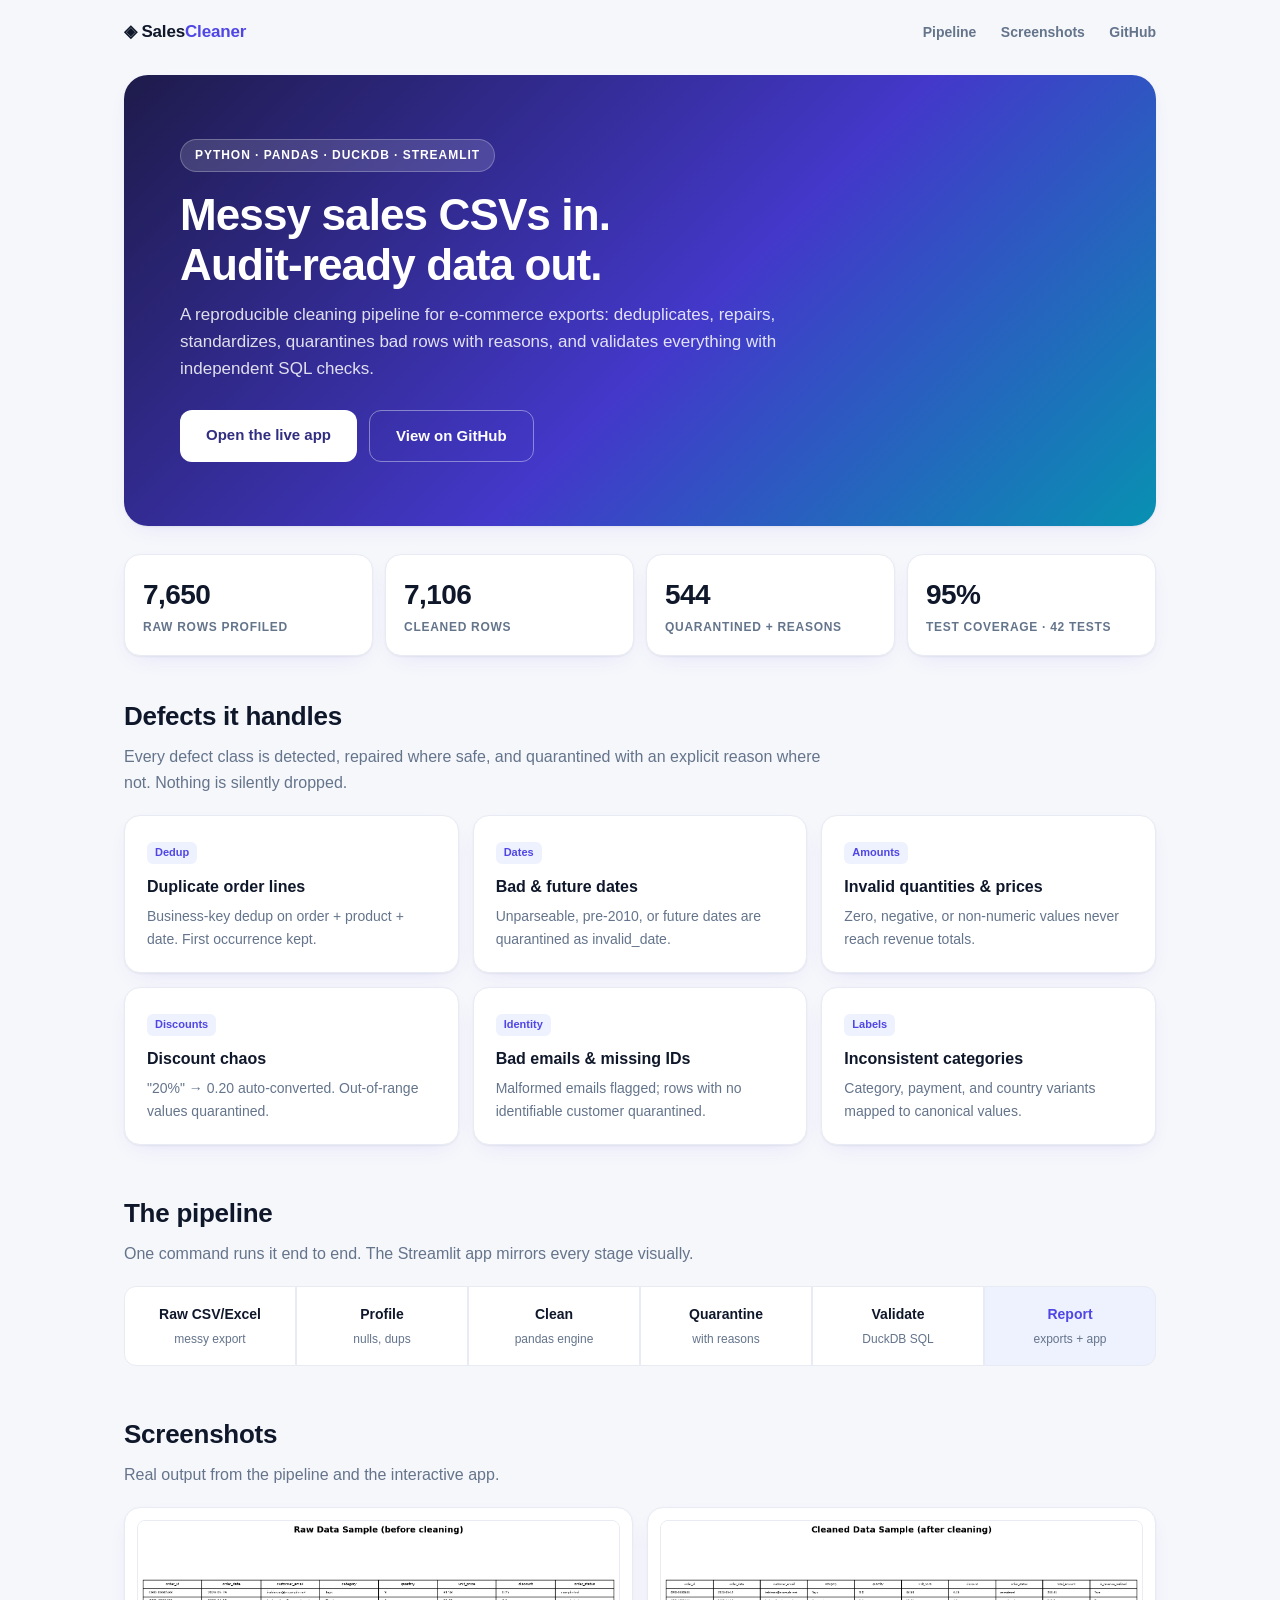
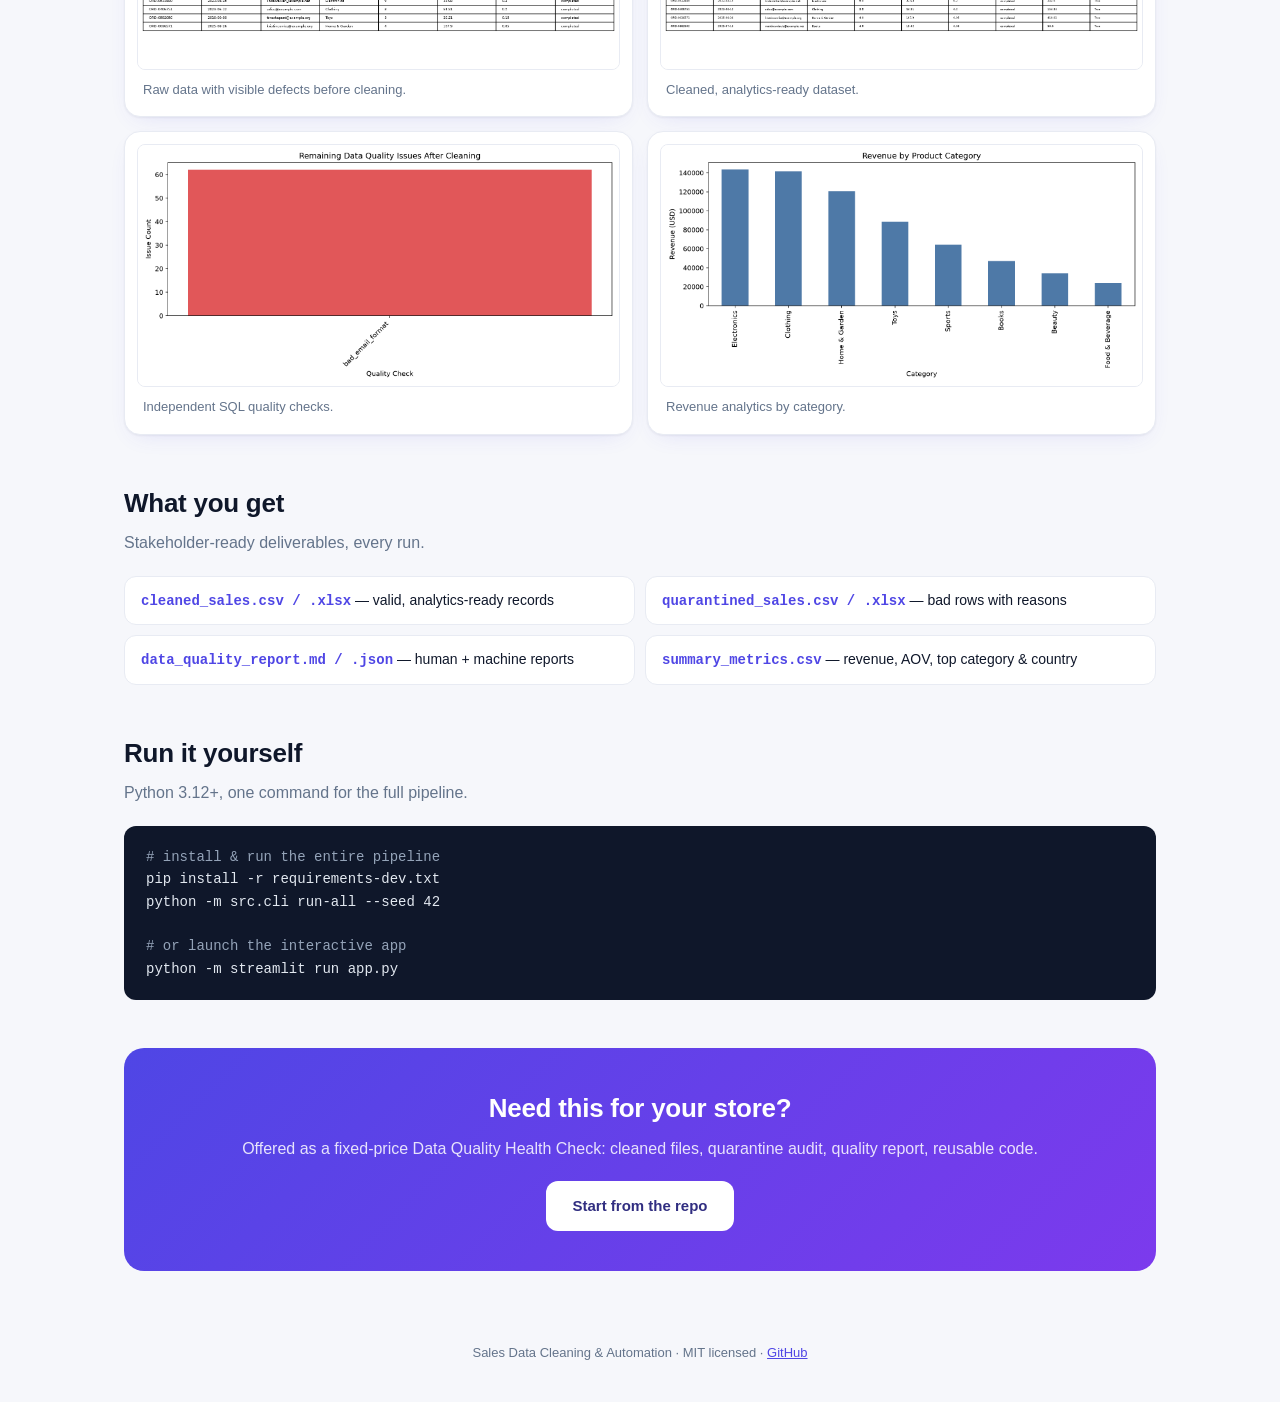
==== index.html @ f5abb7ac "feat: add landing page for GitHub Pages" ====
<!DOCTYPE html>
<html lang="en">
<head>
<meta charset="UTF-8">
<meta name="viewport" content="width=device-width, initial-scale=1.0">
<title>Sales Data Cleaning &amp; Automation — Messy CSVs in, audit-ready data out</title>
<meta name="description" content="Reproducible Python + DuckDB pipeline that turns messy e-commerce sales exports into validated, analytics-ready datasets.">
<style>
  :root {
    --primary: #4f46e5;
    --accent: #06b6d4;
    --ink: #0f172a;
    --muted: #64748b;
    --line: #e8ebf3;
    --bg: #f6f7fb;
    --radius: 16px;
    --shadow: 0 1px 2px rgba(15,23,42,.05), 0 8px 24px -12px rgba(79,70,229,.18);
  }
  * { box-sizing: border-box; margin: 0; padding: 0; }
  body {
    font-family: "Inter", -apple-system, "Segoe UI", Roboto, sans-serif;
    color: var(--ink);
    background: var(--bg);
    line-height: 1.6;
  }
  .wrap { max-width: 1080px; margin: 0 auto; padding: 0 24px; }
  nav {
    display: flex; justify-content: space-between; align-items: center;
    padding: 18px 0;
  }
  nav .logo { font-weight: 800; font-size: 17px; letter-spacing: -.01em; }
  nav .logo span { color: var(--primary); }
  nav a.link { color: var(--muted); text-decoration: none; font-weight: 600; font-size: 14px; margin-left: 20px; }
  nav a.link:hover { color: var(--primary); }
  .hero {
    background: linear-gradient(135deg, #1e1b4b 0%, #4338ca 55%, #0891b2 100%);
    color: #fff;
    border-radius: 24px;
    padding: 64px 56px;
    margin: 12px 0 28px;
    box-shadow: var(--shadow);
  }
  .badge {
    display: inline-block; font-size: 12px; font-weight: 700;
    letter-spacing: .08em; text-transform: uppercase;
    background: rgba(255,255,255,.14);
    border: 1px solid rgba(255,255,255,.25);
    padding: 6px 14px; border-radius: 999px;
  }
  .hero h1 { font-size: 44px; line-height: 1.12; letter-spacing: -.02em; margin: 18px 0 12px; max-width: 760px; }
  .hero p { color: rgba(255,255,255,.85); font-size: 17px; max-width: 680px; }
  .cta { display: flex; gap: 12px; margin-top: 28px; flex-wrap: wrap; }
  .btn {
    display: inline-block; font-weight: 700; font-size: 15px;
    padding: 13px 26px; border-radius: 12px; text-decoration: none;
  }
  .btn.primary { background: #fff; color: #312e81; }
  .btn.ghost { border: 1px solid rgba(255,255,255,.4); color: #fff; }
  .btn.primary:hover { background: #eef2ff; }
  .stats { display: grid; grid-template-columns: repeat(4, 1fr); gap: 12px; margin-bottom: 40px; }
  .stat { background: #fff; border: 1px solid var(--line); border-radius: var(--radius); padding: 18px; box-shadow: var(--shadow); }
  .stat .v { font-size: 28px; font-weight: 800; letter-spacing: -.02em; }
  .stat .l { font-size: 12px; font-weight: 700; text-transform: uppercase; letter-spacing: .06em; color: var(--muted); }
  section { margin-bottom: 48px; }
  h2 { font-size: 26px; letter-spacing: -.01em; margin-bottom: 6px; }
  .sub { color: var(--muted); margin-bottom: 20px; max-width: 720px; }
  .grid { display: grid; grid-template-columns: repeat(3, 1fr); gap: 14px; }
  .card { background: #fff; border: 1px solid var(--line); border-radius: var(--radius); padding: 22px; box-shadow: var(--shadow); }
  .card h3 { font-size: 16px; margin-bottom: 6px; }
  .card p { font-size: 14px; color: var(--muted); }
  .card .tag { display: inline-block; font-size: 11px; font-weight: 800; color: var(--primary); background: #eef2ff; border-radius: 6px; padding: 2px 8px; margin-bottom: 10px; }
  .pipe { display: flex; gap: 0; align-items: stretch; flex-wrap: wrap; }
  .step { flex: 1 1 140px; background: #fff; border: 1px solid var(--line); padding: 16px; text-align: center; font-weight: 700; font-size: 14px; }
  .step:first-child { border-radius: 12px 0 0 12px; }
  .step:last-child { border-radius: 0 12px 12px 0; background: #eef2ff; color: var(--primary); }
  .step small { display: block; font-weight: 500; color: var(--muted); font-size: 12px; margin-top: 4px; }
  .shots { display: grid; grid-template-columns: 1fr 1fr; gap: 14px; }
  figure.card { padding: 12px; }
  figure img { width: 100%; border-radius: 8px; border: 1px solid var(--line); display: block; }
  figcaption { font-size: 13px; color: var(--muted); padding: 10px 6px 4px; }
  pre {
    background: #0f172a; color: #e2e8f0; border-radius: 12px;
    padding: 20px 22px; font-size: 14px; overflow-x: auto;
  }
  pre .c { color: #94a3b8; }
  ul.out { list-style: none; display: grid; grid-template-columns: 1fr 1fr; gap: 10px; }
  ul.out li { background: #fff; border: 1px solid var(--line); border-radius: 12px; padding: 12px 16px; font-size: 14px; }
  ul.out code { color: var(--primary); font-weight: 700; }
  .banner {
    background: linear-gradient(135deg, var(--primary), #7c3aed);
    color: #fff; border-radius: 20px; padding: 40px; text-align: center;
  }
  .banner h2 { color: #fff; }
  .banner p { color: rgba(255,255,255,.85); margin-bottom: 20px; }
  footer { text-align: center; color: var(--muted); font-size: 13px; padding: 24px 0 40px; }
  footer a { color: var(--primary); }
  @media (max-width: 800px) {
    .hero { padding: 40px 28px; }
    .hero h1 { font-size: 30px; }
    .stats, .grid, .shots, ul.out { grid-template-columns: 1fr; }
  }
</style>
</head>
<body>
<div class="wrap">

  <nav>
    <div class="logo">◈ Sales<span>Cleaner</span></div>
    <div>
      <a class="link" href="#pipeline">Pipeline</a>
      <a class="link" href="#screenshots">Screenshots</a>
      <a class="link" href="https://github.com/madhielyousfi/sales-data-cleaning-automation">GitHub</a>
    </div>
  </nav>

  <header class="hero">
    <span class="badge">Python · Pandas · DuckDB · Streamlit</span>
    <h1>Messy sales CSVs in.<br>Audit-ready data out.</h1>
    <p>A reproducible cleaning pipeline for e-commerce exports: deduplicates, repairs, standardizes, quarantines bad rows with reasons, and validates everything with independent SQL checks.</p>
    <div class="cta">
      <a class="btn primary" href="http://localhost:8501">Open the live app</a>
      <a class="btn ghost" href="https://github.com/madhielyousfi/sales-data-cleaning-automation">View on GitHub</a>
    </div>
  </header>

  <div class="stats">
    <div class="stat"><div class="v">7,650</div><div class="l">Raw rows profiled</div></div>
    <div class="stat"><div class="v">7,106</div><div class="l">Cleaned rows</div></div>
    <div class="stat"><div class="v">544</div><div class="l">Quarantined + reasons</div></div>
    <div class="stat"><div class="v">95%</div><div class="l">Test coverage · 42 tests</div></div>
  </div>

  <section>
    <h2>Defects it handles</h2>
    <p class="sub">Every defect class is detected, repaired where safe, and quarantined with an explicit reason where not. Nothing is silently dropped.</p>
    <div class="grid">
      <div class="card"><span class="tag">Dedup</span><h3>Duplicate order lines</h3><p>Business-key dedup on order + product + date. First occurrence kept.</p></div>
      <div class="card"><span class="tag">Dates</span><h3>Bad &amp; future dates</h3><p>Unparseable, pre-2010, or future dates are quarantined as invalid_date.</p></div>
      <div class="card"><span class="tag">Amounts</span><h3>Invalid quantities &amp; prices</h3><p>Zero, negative, or non-numeric values never reach revenue totals.</p></div>
      <div class="card"><span class="tag">Discounts</span><h3>Discount chaos</h3><p>"20%" → 0.20 auto-converted. Out-of-range values quarantined.</p></div>
      <div class="card"><span class="tag">Identity</span><h3>Bad emails &amp; missing IDs</h3><p>Malformed emails flagged; rows with no identifiable customer quarantined.</p></div>
      <div class="card"><span class="tag">Labels</span><h3>Inconsistent categories</h3><p>Category, payment, and country variants mapped to canonical values.</p></div>
    </div>
  </section>

  <section id="pipeline">
    <h2>The pipeline</h2>
    <p class="sub">One command runs it end to end. The Streamlit app mirrors every stage visually.</p>
    <div class="pipe">
      <div class="step">Raw CSV/Excel<small>messy export</small></div>
      <div class="step">Profile<small>nulls, dups</small></div>
      <div class="step">Clean<small>pandas engine</small></div>
      <div class="step">Quarantine<small>with reasons</small></div>
      <div class="step">Validate<small>DuckDB SQL</small></div>
      <div class="step">Report<small>exports + app</small></div>
    </div>
  </section>

  <section id="screenshots">
    <h2>Screenshots</h2>
    <p class="sub">Real output from the pipeline and the interactive app.</p>
    <div class="shots">
      <figure class="card"><img src="docs/screenshots/01_raw_preview.png" alt="Raw data preview with defects"><figcaption>Raw data with visible defects before cleaning.</figcaption></figure>
      <figure class="card"><img src="docs/screenshots/02_cleaned_preview.png" alt="Cleaned data preview"><figcaption>Cleaned, analytics-ready dataset.</figcaption></figure>
      <figure class="card"><img src="docs/screenshots/03_quality_issues.png" alt="Data quality issues report"><figcaption>Independent SQL quality checks.</figcaption></figure>
      <figure class="card"><img src="docs/screenshots/04_revenue_by_category.png" alt="Revenue by category chart"><figcaption>Revenue analytics by category.</figcaption></figure>
    </div>
  </section>

  <section>
    <h2>What you get</h2>
    <p class="sub">Stakeholder-ready deliverables, every run.</p>
    <ul class="out">
      <li><code>cleaned_sales.csv / .xlsx</code> — valid, analytics-ready records</li>
      <li><code>quarantined_sales.csv / .xlsx</code> — bad rows with reasons</li>
      <li><code>data_quality_report.md / .json</code> — human + machine reports</li>
      <li><code>summary_metrics.csv</code> — revenue, AOV, top category &amp; country</li>
    </ul>
  </section>

  <section>
    <h2>Run it yourself</h2>
    <p class="sub">Python 3.12+, one command for the full pipeline.</p>
<pre><span class="c"># install &amp; run the entire pipeline</span>
pip install -r requirements-dev.txt
python -m src.cli run-all --seed 42

<span class="c"># or launch the interactive app</span>
python -m streamlit run app.py</pre>
  </section>

  <section>
    <div class="banner">
      <h2>Need this for your store?</h2>
      <p>Offered as a fixed-price Data Quality Health Check: cleaned files, quarantine audit, quality report, reusable code.</p>
      <a class="btn primary" href="https://github.com/madhielyousfi/sales-data-cleaning-automation">Start from the repo</a>
    </div>
  </section>

  <footer>
    Sales Data Cleaning &amp; Automation · MIT licensed ·
    <a href="https://github.com/madhielyousfi/sales-data-cleaning-automation">GitHub</a>
  </footer>

</div>
</body>
</html>
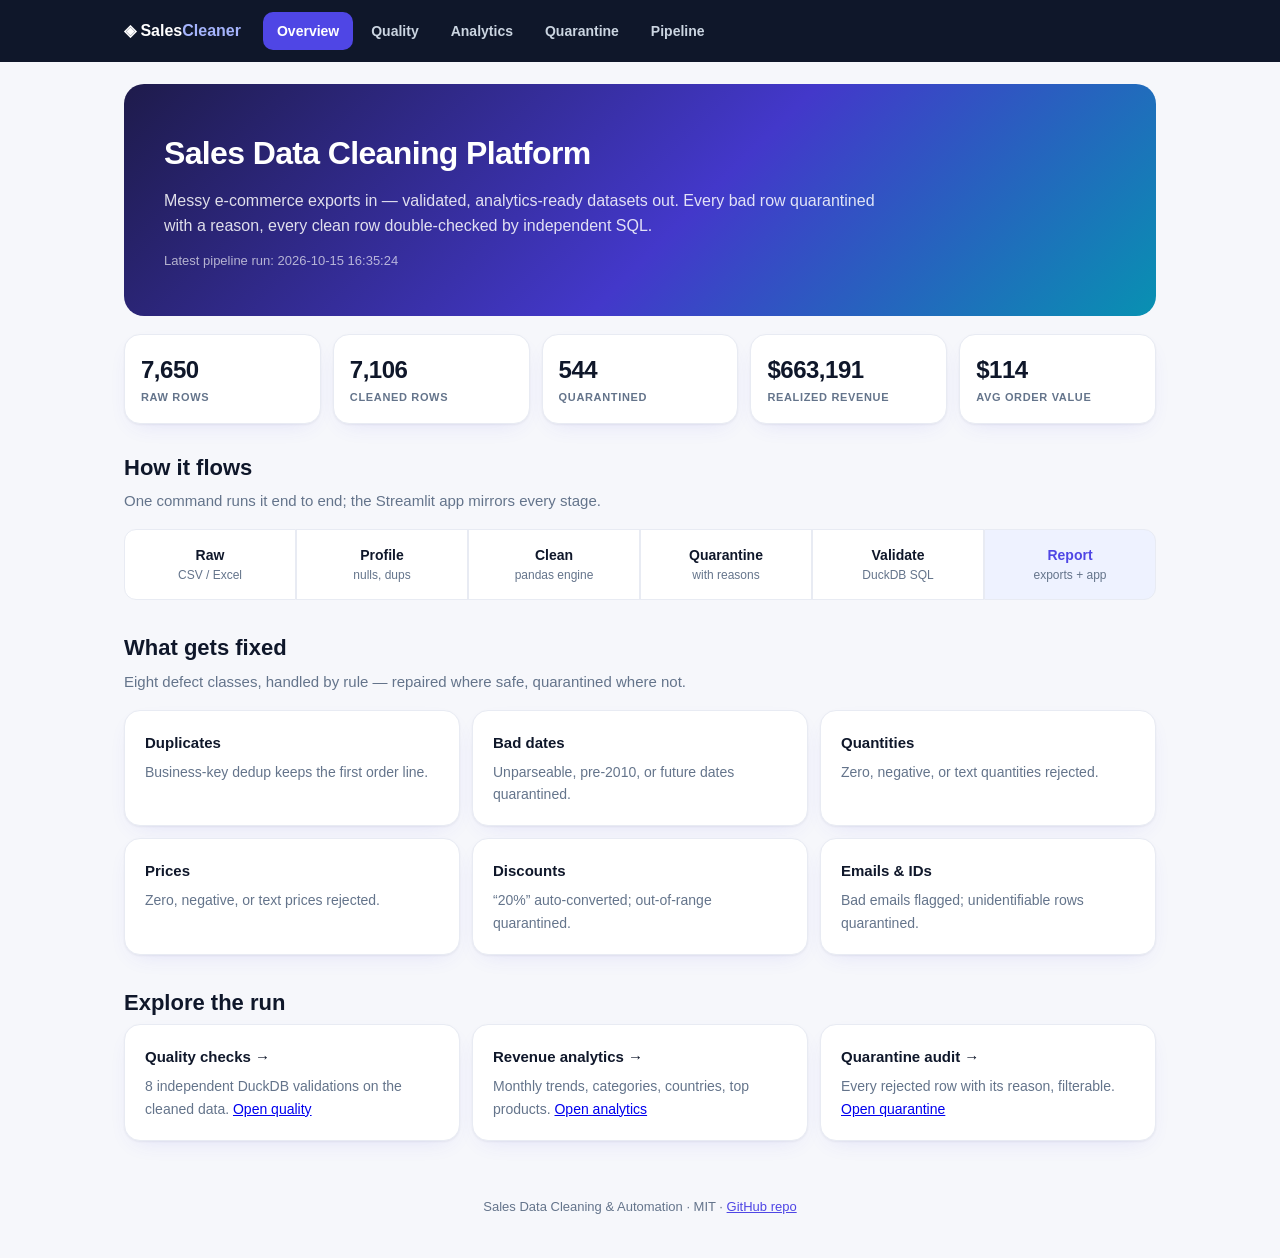
==== commit bd699d9a: "feat: multi-page static analytics platform for GitHub Pages - Overview, Quality, Analytics, Quaranti" ====
--- a/index.html
+++ b/index.html
@@ -3,205 +3,88 @@
 <head>
 <meta charset="UTF-8">
 <meta name="viewport" content="width=device-width, initial-scale=1.0">
-<title>Sales Data Cleaning &amp; Automation — Messy CSVs in, audit-ready data out</title>
-<meta name="description" content="Reproducible Python + DuckDB pipeline that turns messy e-commerce sales exports into validated, analytics-ready datasets.">
-<style>
-  :root {
-    --primary: #4f46e5;
-    --accent: #06b6d4;
-    --ink: #0f172a;
-    --muted: #64748b;
-    --line: #e8ebf3;
-    --bg: #f6f7fb;
-    --radius: 16px;
-    --shadow: 0 1px 2px rgba(15,23,42,.05), 0 8px 24px -12px rgba(79,70,229,.18);
-  }
-  * { box-sizing: border-box; margin: 0; padding: 0; }
-  body {
-    font-family: "Inter", -apple-system, "Segoe UI", Roboto, sans-serif;
-    color: var(--ink);
-    background: var(--bg);
-    line-height: 1.6;
-  }
-  .wrap { max-width: 1080px; margin: 0 auto; padding: 0 24px; }
-  nav {
-    display: flex; justify-content: space-between; align-items: center;
-    padding: 18px 0;
-  }
-  nav .logo { font-weight: 800; font-size: 17px; letter-spacing: -.01em; }
-  nav .logo span { color: var(--primary); }
-  nav a.link { color: var(--muted); text-decoration: none; font-weight: 600; font-size: 14px; margin-left: 20px; }
-  nav a.link:hover { color: var(--primary); }
-  .hero {
-    background: linear-gradient(135deg, #1e1b4b 0%, #4338ca 55%, #0891b2 100%);
-    color: #fff;
-    border-radius: 24px;
-    padding: 64px 56px;
-    margin: 12px 0 28px;
-    box-shadow: var(--shadow);
-  }
-  .badge {
-    display: inline-block; font-size: 12px; font-weight: 700;
-    letter-spacing: .08em; text-transform: uppercase;
-    background: rgba(255,255,255,.14);
-    border: 1px solid rgba(255,255,255,.25);
-    padding: 6px 14px; border-radius: 999px;
-  }
-  .hero h1 { font-size: 44px; line-height: 1.12; letter-spacing: -.02em; margin: 18px 0 12px; max-width: 760px; }
-  .hero p { color: rgba(255,255,255,.85); font-size: 17px; max-width: 680px; }
-  .cta { display: flex; gap: 12px; margin-top: 28px; flex-wrap: wrap; }
-  .btn {
-    display: inline-block; font-weight: 700; font-size: 15px;
-    padding: 13px 26px; border-radius: 12px; text-decoration: none;
-  }
-  .btn.primary { background: #fff; color: #312e81; }
-  .btn.ghost { border: 1px solid rgba(255,255,255,.4); color: #fff; }
-  .btn.primary:hover { background: #eef2ff; }
-  .stats { display: grid; grid-template-columns: repeat(4, 1fr); gap: 12px; margin-bottom: 40px; }
-  .stat { background: #fff; border: 1px solid var(--line); border-radius: var(--radius); padding: 18px; box-shadow: var(--shadow); }
-  .stat .v { font-size: 28px; font-weight: 800; letter-spacing: -.02em; }
-  .stat .l { font-size: 12px; font-weight: 700; text-transform: uppercase; letter-spacing: .06em; color: var(--muted); }
-  section { margin-bottom: 48px; }
-  h2 { font-size: 26px; letter-spacing: -.01em; margin-bottom: 6px; }
-  .sub { color: var(--muted); margin-bottom: 20px; max-width: 720px; }
-  .grid { display: grid; grid-template-columns: repeat(3, 1fr); gap: 14px; }
-  .card { background: #fff; border: 1px solid var(--line); border-radius: var(--radius); padding: 22px; box-shadow: var(--shadow); }
-  .card h3 { font-size: 16px; margin-bottom: 6px; }
-  .card p { font-size: 14px; color: var(--muted); }
-  .card .tag { display: inline-block; font-size: 11px; font-weight: 800; color: var(--primary); background: #eef2ff; border-radius: 6px; padding: 2px 8px; margin-bottom: 10px; }
-  .pipe { display: flex; gap: 0; align-items: stretch; flex-wrap: wrap; }
-  .step { flex: 1 1 140px; background: #fff; border: 1px solid var(--line); padding: 16px; text-align: center; font-weight: 700; font-size: 14px; }
-  .step:first-child { border-radius: 12px 0 0 12px; }
-  .step:last-child { border-radius: 0 12px 12px 0; background: #eef2ff; color: var(--primary); }
-  .step small { display: block; font-weight: 500; color: var(--muted); font-size: 12px; margin-top: 4px; }
-  .shots { display: grid; grid-template-columns: 1fr 1fr; gap: 14px; }
-  figure.card { padding: 12px; }
-  figure img { width: 100%; border-radius: 8px; border: 1px solid var(--line); display: block; }
-  figcaption { font-size: 13px; color: var(--muted); padding: 10px 6px 4px; }
-  pre {
-    background: #0f172a; color: #e2e8f0; border-radius: 12px;
-    padding: 20px 22px; font-size: 14px; overflow-x: auto;
-  }
-  pre .c { color: #94a3b8; }
-  ul.out { list-style: none; display: grid; grid-template-columns: 1fr 1fr; gap: 10px; }
-  ul.out li { background: #fff; border: 1px solid var(--line); border-radius: 12px; padding: 12px 16px; font-size: 14px; }
-  ul.out code { color: var(--primary); font-weight: 700; }
-  .banner {
-    background: linear-gradient(135deg, var(--primary), #7c3aed);
-    color: #fff; border-radius: 20px; padding: 40px; text-align: center;
-  }
-  .banner h2 { color: #fff; }
-  .banner p { color: rgba(255,255,255,.85); margin-bottom: 20px; }
-  footer { text-align: center; color: var(--muted); font-size: 13px; padding: 24px 0 40px; }
-  footer a { color: var(--primary); }
-  @media (max-width: 800px) {
-    .hero { padding: 40px 28px; }
-    .hero h1 { font-size: 30px; }
-    .stats, .grid, .shots, ul.out { grid-template-columns: 1fr; }
-  }
-</style>
+<title>Overview · Sales Data Cleaning Platform</title>
+<link rel="stylesheet" href="assets/site.css">
 </head>
 <body>
+<div class="topbar"><div class="wrap">
+  <a class="brand" href="index.html">◈ Sales<span>Cleaner</span></a>
+  <nav class="topnav">
+    <a href="index.html" class="active">Overview</a>
+    <a href="quality.html">Quality</a>
+    <a href="analytics.html">Analytics</a>
+    <a href="quarantine.html">Quarantine</a>
+    <a href="pipeline.html">Pipeline</a>
+  </nav>
+</div></div>
+
 <div class="wrap">
-
-  <nav>
-    <div class="logo">◈ Sales<span>Cleaner</span></div>
-    <div>
-      <a class="link" href="#pipeline">Pipeline</a>
-      <a class="link" href="#screenshots">Screenshots</a>
-      <a class="link" href="https://github.com/madhielyousfi/sales-data-cleaning-automation">GitHub</a>
-    </div>
-  </nav>
-
   <header class="hero">
-    <span class="badge">Python · Pandas · DuckDB · Streamlit</span>
-    <h1>Messy sales CSVs in.<br>Audit-ready data out.</h1>
-    <p>A reproducible cleaning pipeline for e-commerce exports: deduplicates, repairs, standardizes, quarantines bad rows with reasons, and validates everything with independent SQL checks.</p>
-    <div class="cta">
-      <a class="btn primary" href="http://localhost:8501">Open the live app</a>
-      <a class="btn ghost" href="https://github.com/madhielyousfi/sales-data-cleaning-automation">View on GitHub</a>
-    </div>
+    <h1>Sales Data Cleaning Platform</h1>
+    <p>Messy e-commerce exports in — validated, analytics-ready datasets out. Every bad row quarantined with a reason, every clean row double-checked by independent SQL.</p>
+    <div class="meta" id="generated">Latest pipeline run: …</div>
   </header>
 
-  <div class="stats">
-    <div class="stat"><div class="v">7,650</div><div class="l">Raw rows profiled</div></div>
-    <div class="stat"><div class="v">7,106</div><div class="l">Cleaned rows</div></div>
-    <div class="stat"><div class="v">544</div><div class="l">Quarantined + reasons</div></div>
-    <div class="stat"><div class="v">95%</div><div class="l">Test coverage · 42 tests</div></div>
-  </div>
+  <div class="kpis" id="kpis"></div>
 
   <section>
-    <h2>Defects it handles</h2>
-    <p class="sub">Every defect class is detected, repaired where safe, and quarantined with an explicit reason where not. Nothing is silently dropped.</p>
-    <div class="grid">
-      <div class="card"><span class="tag">Dedup</span><h3>Duplicate order lines</h3><p>Business-key dedup on order + product + date. First occurrence kept.</p></div>
-      <div class="card"><span class="tag">Dates</span><h3>Bad &amp; future dates</h3><p>Unparseable, pre-2010, or future dates are quarantined as invalid_date.</p></div>
-      <div class="card"><span class="tag">Amounts</span><h3>Invalid quantities &amp; prices</h3><p>Zero, negative, or non-numeric values never reach revenue totals.</p></div>
-      <div class="card"><span class="tag">Discounts</span><h3>Discount chaos</h3><p>"20%" → 0.20 auto-converted. Out-of-range values quarantined.</p></div>
-      <div class="card"><span class="tag">Identity</span><h3>Bad emails &amp; missing IDs</h3><p>Malformed emails flagged; rows with no identifiable customer quarantined.</p></div>
-      <div class="card"><span class="tag">Labels</span><h3>Inconsistent categories</h3><p>Category, payment, and country variants mapped to canonical values.</p></div>
-    </div>
-  </section>
-
-  <section id="pipeline">
-    <h2>The pipeline</h2>
-    <p class="sub">One command runs it end to end. The Streamlit app mirrors every stage visually.</p>
+    <h2>How it flows</h2>
+    <p class="sub">One command runs it end to end; the Streamlit app mirrors every stage.</p>
     <div class="pipe">
-      <div class="step">Raw CSV/Excel<small>messy export</small></div>
-      <div class="step">Profile<small>nulls, dups</small></div>
-      <div class="step">Clean<small>pandas engine</small></div>
-      <div class="step">Quarantine<small>with reasons</small></div>
-      <div class="step">Validate<small>DuckDB SQL</small></div>
-      <div class="step">Report<small>exports + app</small></div>
-    </div>
-  </section>
-
-  <section id="screenshots">
-    <h2>Screenshots</h2>
-    <p class="sub">Real output from the pipeline and the interactive app.</p>
-    <div class="shots">
-      <figure class="card"><img src="docs/screenshots/01_raw_preview.png" alt="Raw data preview with defects"><figcaption>Raw data with visible defects before cleaning.</figcaption></figure>
-      <figure class="card"><img src="docs/screenshots/02_cleaned_preview.png" alt="Cleaned data preview"><figcaption>Cleaned, analytics-ready dataset.</figcaption></figure>
-      <figure class="card"><img src="docs/screenshots/03_quality_issues.png" alt="Data quality issues report"><figcaption>Independent SQL quality checks.</figcaption></figure>
-      <figure class="card"><img src="docs/screenshots/04_revenue_by_category.png" alt="Revenue by category chart"><figcaption>Revenue analytics by category.</figcaption></figure>
+      <div class="pstep">Raw<small>CSV / Excel</small></div>
+      <div class="pstep">Profile<small>nulls, dups</small></div>
+      <div class="pstep">Clean<small>pandas engine</small></div>
+      <div class="pstep">Quarantine<small>with reasons</small></div>
+      <div class="pstep">Validate<small>DuckDB SQL</small></div>
+      <div class="pstep">Report<small>exports + app</small></div>
     </div>
   </section>
 
   <section>
-    <h2>What you get</h2>
-    <p class="sub">Stakeholder-ready deliverables, every run.</p>
-    <ul class="out">
-      <li><code>cleaned_sales.csv / .xlsx</code> — valid, analytics-ready records</li>
-      <li><code>quarantined_sales.csv / .xlsx</code> — bad rows with reasons</li>
-      <li><code>data_quality_report.md / .json</code> — human + machine reports</li>
-      <li><code>summary_metrics.csv</code> — revenue, AOV, top category &amp; country</li>
-    </ul>
+    <h2>What gets fixed</h2>
+    <p class="sub">Eight defect classes, handled by rule — repaired where safe, quarantined where not.</p>
+    <div class="grid" id="defects"></div>
   </section>
 
   <section>
-    <h2>Run it yourself</h2>
-    <p class="sub">Python 3.12+, one command for the full pipeline.</p>
-<pre><span class="c"># install &amp; run the entire pipeline</span>
-pip install -r requirements-dev.txt
-python -m src.cli run-all --seed 42
-
-<span class="c"># or launch the interactive app</span>
-python -m streamlit run app.py</pre>
-  </section>
-
-  <section>
-    <div class="banner">
-      <h2>Need this for your store?</h2>
-      <p>Offered as a fixed-price Data Quality Health Check: cleaned files, quarantine audit, quality report, reusable code.</p>
-      <a class="btn primary" href="https://github.com/madhielyousfi/sales-data-cleaning-automation">Start from the repo</a>
+    <h2>Explore the run</h2>
+    <div class="grid">
+      <div class="card"><h3>Quality checks →</h3><p>8 independent DuckDB validations on the cleaned data. <a href="quality.html">Open quality</a></p></div>
+      <div class="card"><h3>Revenue analytics →</h3><p>Monthly trends, categories, countries, top products. <a href="analytics.html">Open analytics</a></p></div>
+      <div class="card"><h3>Quarantine audit →</h3><p>Every rejected row with its reason, filterable. <a href="quarantine.html">Open quarantine</a></p></div>
     </div>
   </section>
 
-  <footer>
-    Sales Data Cleaning &amp; Automation · MIT licensed ·
-    <a href="https://github.com/madhielyousfi/sales-data-cleaning-automation">GitHub</a>
-  </footer>
+  <footer>Sales Data Cleaning &amp; Automation · MIT · <a href="https://github.com/madhielyousfi/sales-data-cleaning-automation">GitHub repo</a></footer>
+</div>
 
-</div>
+<script src="assets/site-data.js"></script>
+<script>
+const d = window.SITE_DATA;
+const fmt = new Intl.NumberFormat("en-US");
+const money = v => "$" + fmt.format(Math.round(v));
+document.getElementById("generated").textContent =
+  "Latest pipeline run: " + (d.generated_at || "unknown").replace("T", " ").slice(0, 19);
+const k = d.kpis;
+const cards = [
+  [fmt.format(k.raw), "Raw rows"],
+  [fmt.format(k.cleaned), "Cleaned rows"],
+  [fmt.format(k.quarantined), "Quarantined"],
+  [money(k.revenue), "Realized revenue"],
+  [money(k.aov), "Avg order value"],
+];
+document.getElementById("kpis").innerHTML = cards.map(c =>
+  `<div class="kpi"><div class="v">${c[0]}</div><div class="l">${c[1]}</div></div>`).join("");
+const defects = [
+  ["Duplicates", "Business-key dedup keeps the first order line."],
+  ["Bad dates", "Unparseable, pre-2010, or future dates quarantined."],
+  ["Quantities", "Zero, negative, or text quantities rejected."],
+  ["Prices", "Zero, negative, or text prices rejected."],
+  ["Discounts", "\u201C20%\u201D auto-converted; out-of-range quarantined."],
+  ["Emails & IDs", "Bad emails flagged; unidentifiable rows quarantined."],
+];
+document.getElementById("defects").innerHTML = defects.map(x =>
+  `<div class="card"><h3>${x[0]}</h3><p>${x[1]}</p></div>`).join("");
+</script>
 </body>
 </html>
--- a/assets/site.css
+++ b/assets/site.css
@@ -0,0 +1,82 @@
+/* Shared theme for the static sales-cleaning platform site. */
+:root {
+  --primary: #4f46e5;
+  --accent: #06b6d4;
+  --ink: #0f172a;
+  --muted: #64748b;
+  --line: #e8ebf3;
+  --bg: #f6f7fb;
+  --radius: 16px;
+  --shadow: 0 1px 2px rgba(15, 23, 42, .05), 0 8px 24px -12px rgba(79, 70, 229, .18);
+}
+* { box-sizing: border-box; margin: 0; padding: 0; }
+body {
+  font-family: "Inter", -apple-system, "Segoe UI", Roboto, sans-serif;
+  color: var(--ink); background: var(--bg); line-height: 1.6;
+}
+.wrap { max-width: 1080px; margin: 0 auto; padding: 0 24px; }
+.topbar { background: #0f172a; position: sticky; top: 0; z-index: 10; }
+.topbar .wrap { display: flex; align-items: center; gap: 22px; padding-top: 12px; padding-bottom: 12px; }
+.brand { color: #fff; font-weight: 800; text-decoration: none; font-size: 16px; white-space: nowrap; }
+.brand span { color: #a5b4fc; }
+.topnav { display: flex; gap: 4px; flex-wrap: wrap; }
+.topnav a {
+  color: #cbd5e1; text-decoration: none; font-size: 14px; font-weight: 600;
+  padding: 8px 14px; border-radius: 10px;
+}
+.topnav a:hover { color: #fff; background: rgba(255, 255, 255, .08); }
+.topnav a.active { color: #fff; background: var(--primary); }
+.hero {
+  background: linear-gradient(135deg, #1e1b4b 0%, #4338ca 55%, #0891b2 100%);
+  color: #fff; border-radius: 20px; padding: 44px 40px; margin: 22px 0 18px;
+}
+.hero h1 { font-size: 32px; letter-spacing: -.02em; margin-bottom: 8px; }
+.hero p { color: rgba(255, 255, 255, .85); max-width: 720px; }
+.hero .meta { margin-top: 12px; font-size: 13px; color: rgba(255, 255, 255, .65); }
+.kpis { display: grid; grid-template-columns: repeat(5, 1fr); gap: 12px; margin-bottom: 26px; }
+.kpi { background: #fff; border: 1px solid var(--line); border-radius: var(--radius); padding: 16px; box-shadow: var(--shadow); }
+.kpi .v { font-size: 24px; font-weight: 800; letter-spacing: -.02em; }
+.kpi .l { font-size: 11px; font-weight: 700; text-transform: uppercase; letter-spacing: .06em; color: var(--muted); }
+section { margin-bottom: 30px; }
+h2 { font-size: 22px; margin-bottom: 4px; }
+.sub { color: var(--muted); margin-bottom: 16px; font-size: 15px; }
+.grid { display: grid; grid-template-columns: repeat(3, 1fr); gap: 12px; }
+.card { background: #fff; border: 1px solid var(--line); border-radius: var(--radius); padding: 20px; box-shadow: var(--shadow); }
+.card h3 { font-size: 15px; margin-bottom: 6px; }
+.card p, .card li { font-size: 14px; color: var(--muted); }
+.card ul { padding-left: 18px; }
+.pills { display: flex; gap: 8px; flex-wrap: wrap; margin: 10px 0; }
+.pill { font-size: 12px; font-weight: 700; padding: 5px 12px; border-radius: 999px; border: 1px solid var(--line); background: #f8fafc; }
+.pill.pass { color: #047857; background: #ecfdf5; border-color: #a7f3d0; }
+.pill.review { color: #b45309; background: #fffbeb; border-color: #fde68a; }
+table.data { width: 100%; border-collapse: collapse; font-size: 13.5px; background: #fff; }
+table.data th, table.data td { text-align: left; padding: 9px 12px; border-bottom: 1px solid var(--line); }
+table.data th { font-size: 11.5px; text-transform: uppercase; letter-spacing: .05em; color: var(--muted); }
+table.data tr:hover td { background: #f8fafc; }
+.tablewrap { overflow-x: auto; border: 1px solid var(--line); border-radius: 12px; background: #fff; }
+.chartbox { position: relative; height: 300px; }
+.chartbox.tall { height: 360px; }
+.toolbar { display: flex; gap: 10px; margin-bottom: 12px; flex-wrap: wrap; }
+.toolbar input, .toolbar select {
+  font: inherit; font-size: 14px; padding: 9px 12px;
+  border: 1px solid var(--line); border-radius: 10px; background: #fff;
+}
+.toolbar input { flex: 1 1 220px; }
+pre {
+  background: #0f172a; color: #e2e8f0; border-radius: 12px;
+  padding: 18px 20px; font-size: 13.5px; overflow-x: auto; margin-top: 10px;
+}
+pre .c { color: #94a3b8; }
+.pipe { display: flex; flex-wrap: wrap; }
+.pstep { flex: 1 1 130px; background: #fff; border: 1px solid var(--line); padding: 14px; text-align: center; font-weight: 700; font-size: 14px; }
+.pstep:first-child { border-radius: 12px 0 0 12px; }
+.pstep:last-child { border-radius: 0 12px 12px 0; background: #eef2ff; color: var(--primary); }
+.pstep small { display: block; font-weight: 500; color: var(--muted); font-size: 12px; }
+footer { text-align: center; color: var(--muted); font-size: 13px; padding: 26px 0 40px; }
+footer a { color: var(--primary); }
+@media (max-width: 860px) {
+  .kpis { grid-template-columns: repeat(2, 1fr); }
+  .grid { grid-template-columns: 1fr; }
+  .hero { padding: 32px 24px; }
+  .hero h1 { font-size: 25px; }
+}
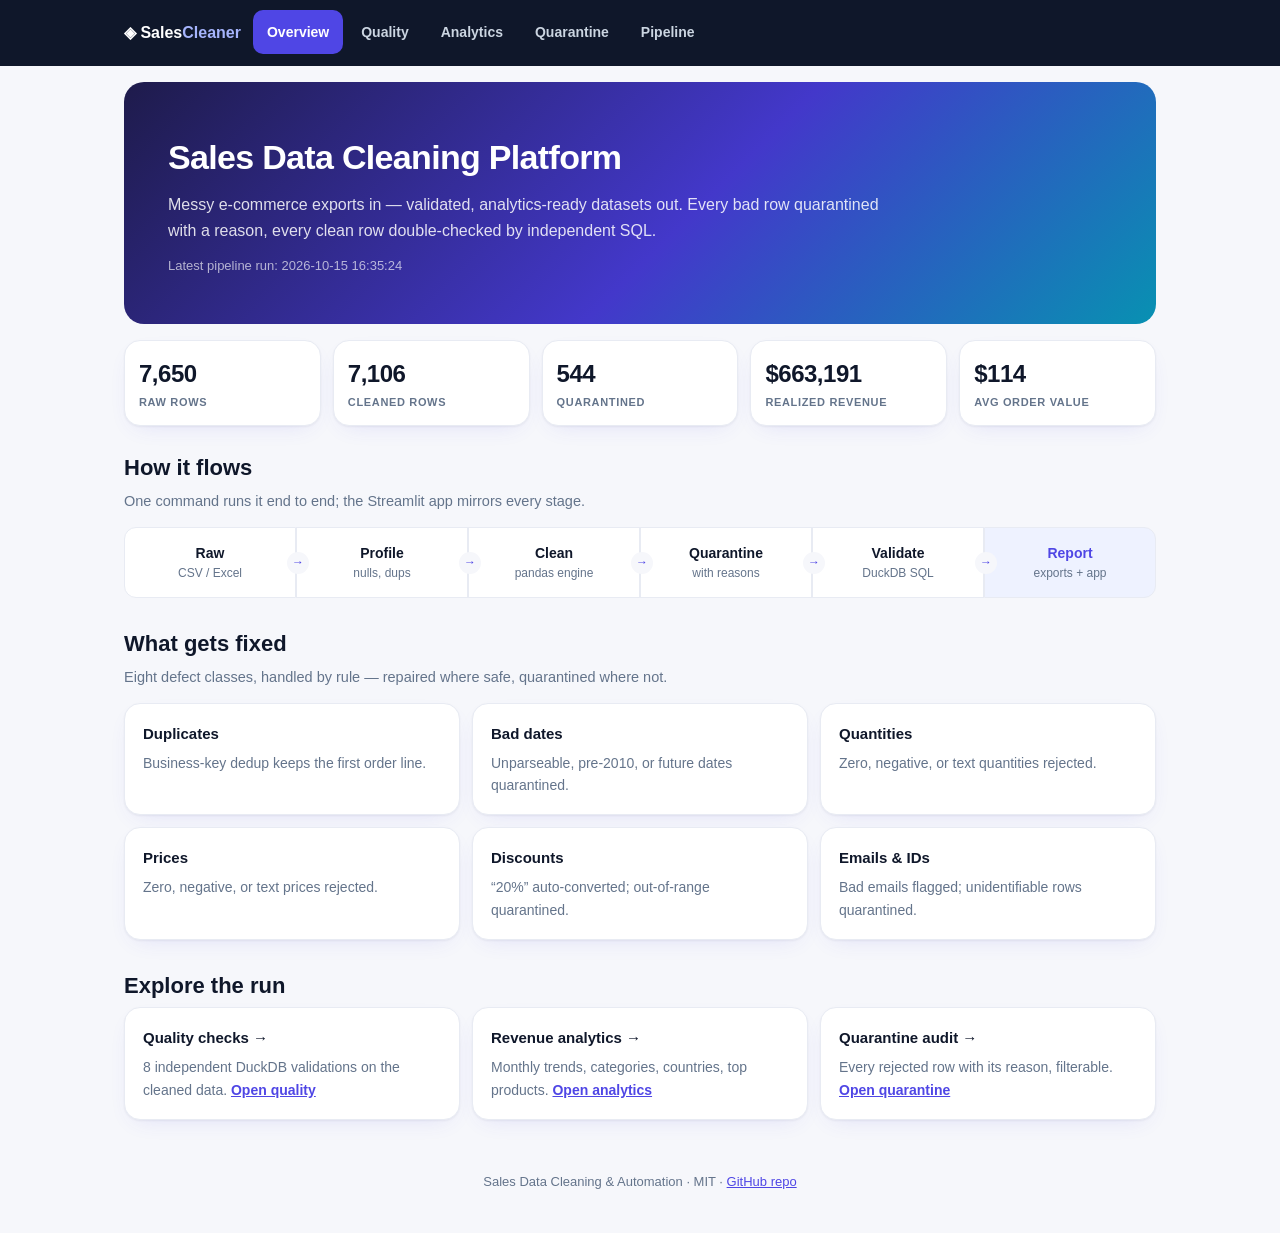
==== commit 2cbda538: "feat: responsive remake of platform site (mobile-first, fluid type, adaptive grids)" ====
--- a/index.html
+++ b/index.html
@@ -2,7 +2,8 @@
 <html lang="en">
 <head>
 <meta charset="UTF-8">
-<meta name="viewport" content="width=device-width, initial-scale=1.0">
+<meta name="viewport" content="width=device-width, initial-scale=1.0, viewport-fit=cover">
+<meta name="theme-color" content="#0f172a">
 <title>Overview · Sales Data Cleaning Platform</title>
 <link rel="stylesheet" href="assets/site.css">
 </head>
--- a/assets/site.css
+++ b/assets/site.css
@@ -1,4 +1,5 @@
-/* Shared theme for the static sales-cleaning platform site. */
+/* Responsive theme for the static sales-cleaning platform site.
+   Mobile-first-ish: base styles work at 360px, enhanced at 720px / 1024px. */
 :root {
   --primary: #4f46e5;
   --accent: #06b6d4;
@@ -10,73 +11,160 @@
   --shadow: 0 1px 2px rgba(15, 23, 42, .05), 0 8px 24px -12px rgba(79, 70, 229, .18);
 }
 * { box-sizing: border-box; margin: 0; padding: 0; }
+html { -webkit-text-size-adjust: 100%; scroll-behavior: smooth; }
 body {
   font-family: "Inter", -apple-system, "Segoe UI", Roboto, sans-serif;
   color: var(--ink); background: var(--bg); line-height: 1.6;
+  overflow-x: clip;
 }
-.wrap { max-width: 1080px; margin: 0 auto; padding: 0 24px; }
+.wrap { max-width: 1080px; margin: 0 auto; padding: 0 16px; }
+
+/* ---- Top bar ---- */
 .topbar { background: #0f172a; position: sticky; top: 0; z-index: 10; }
-.topbar .wrap { display: flex; align-items: center; gap: 22px; padding-top: 12px; padding-bottom: 12px; }
-.brand { color: #fff; font-weight: 800; text-decoration: none; font-size: 16px; white-space: nowrap; }
+.topbar .wrap {
+  display: flex; align-items: center; gap: 12px;
+  padding-top: 10px; padding-bottom: 10px;
+}
+.brand {
+  color: #fff; font-weight: 800; text-decoration: none;
+  font-size: 16px; white-space: nowrap; flex-shrink: 0;
+}
 .brand span { color: #a5b4fc; }
-.topnav { display: flex; gap: 4px; flex-wrap: wrap; }
+.topnav {
+  display: flex; gap: 4px; overflow-x: auto; scrollbar-width: none;
+  -webkit-overflow-scrolling: touch; padding-bottom: 2px;
+}
+.topnav::-webkit-scrollbar { display: none; }
 .topnav a {
   color: #cbd5e1; text-decoration: none; font-size: 14px; font-weight: 600;
-  padding: 8px 14px; border-radius: 10px;
+  padding: 10px 14px; border-radius: 10px; white-space: nowrap;
+  min-height: 44px; display: inline-flex; align-items: center;
 }
 .topnav a:hover { color: #fff; background: rgba(255, 255, 255, .08); }
 .topnav a.active { color: #fff; background: var(--primary); }
+.topnav a:focus-visible { outline: 2px solid var(--accent); outline-offset: 2px; }
+
+/* ---- Hero ---- */
 .hero {
   background: linear-gradient(135deg, #1e1b4b 0%, #4338ca 55%, #0891b2 100%);
-  color: #fff; border-radius: 20px; padding: 44px 40px; margin: 22px 0 18px;
+  color: #fff; border-radius: 20px;
+  padding: clamp(28px, 5vw, 48px) clamp(20px, 4vw, 44px);
+  margin: 16px 0;
 }
-.hero h1 { font-size: 32px; letter-spacing: -.02em; margin-bottom: 8px; }
-.hero p { color: rgba(255, 255, 255, .85); max-width: 720px; }
+.hero h1 { font-size: clamp(24px, 4.5vw, 34px); letter-spacing: -.02em; margin-bottom: 8px; }
+.hero p { color: rgba(255, 255, 255, .85); max-width: 720px; font-size: clamp(14px, 2vw, 16px); }
 .hero .meta { margin-top: 12px; font-size: 13px; color: rgba(255, 255, 255, .65); }
-.kpis { display: grid; grid-template-columns: repeat(5, 1fr); gap: 12px; margin-bottom: 26px; }
-.kpi { background: #fff; border: 1px solid var(--line); border-radius: var(--radius); padding: 16px; box-shadow: var(--shadow); }
-.kpi .v { font-size: 24px; font-weight: 800; letter-spacing: -.02em; }
+
+/* ---- KPI cards ---- */
+.kpis { display: grid; grid-template-columns: repeat(2, 1fr); gap: 10px; margin-bottom: 24px; }
+.kpi {
+  background: #fff; border: 1px solid var(--line); border-radius: var(--radius);
+  padding: 14px; box-shadow: var(--shadow); min-width: 0;
+}
+.kpi .v { font-size: clamp(19px, 3vw, 24px); font-weight: 800; letter-spacing: -.02em; }
 .kpi .l { font-size: 11px; font-weight: 700; text-transform: uppercase; letter-spacing: .06em; color: var(--muted); }
-section { margin-bottom: 30px; }
-h2 { font-size: 22px; margin-bottom: 4px; }
-.sub { color: var(--muted); margin-bottom: 16px; font-size: 15px; }
-.grid { display: grid; grid-template-columns: repeat(3, 1fr); gap: 12px; }
-.card { background: #fff; border: 1px solid var(--line); border-radius: var(--radius); padding: 20px; box-shadow: var(--shadow); }
+
+/* ---- Sections & cards ---- */
+section { margin-bottom: 28px; }
+h2 { font-size: clamp(19px, 3vw, 22px); margin-bottom: 4px; }
+.sub { color: var(--muted); margin-bottom: 14px; font-size: 14.5px; }
+.grid { display: grid; grid-template-columns: 1fr; gap: 12px; }
+.card {
+  background: #fff; border: 1px solid var(--line); border-radius: var(--radius);
+  padding: 18px; box-shadow: var(--shadow); min-width: 0;
+}
 .card h3 { font-size: 15px; margin-bottom: 6px; }
 .card p, .card li { font-size: 14px; color: var(--muted); }
 .card ul { padding-left: 18px; }
+.card a { color: var(--primary); font-weight: 600; }
+
+/* ---- Pills ---- */
 .pills { display: flex; gap: 8px; flex-wrap: wrap; margin: 10px 0; }
-.pill { font-size: 12px; font-weight: 700; padding: 5px 12px; border-radius: 999px; border: 1px solid var(--line); background: #f8fafc; }
+.pill {
+  font-size: 12px; font-weight: 700; padding: 6px 12px;
+  border-radius: 999px; border: 1px solid var(--line); background: #f8fafc;
+}
 .pill.pass { color: #047857; background: #ecfdf5; border-color: #a7f3d0; }
 .pill.review { color: #b45309; background: #fffbeb; border-color: #fde68a; }
-table.data { width: 100%; border-collapse: collapse; font-size: 13.5px; background: #fff; }
-table.data th, table.data td { text-align: left; padding: 9px 12px; border-bottom: 1px solid var(--line); }
-table.data th { font-size: 11.5px; text-transform: uppercase; letter-spacing: .05em; color: var(--muted); }
+
+/* ---- Tables ---- */
+.tablewrap {
+  overflow-x: auto; border: 1px solid var(--line); border-radius: 12px;
+  background: #fff; -webkit-overflow-scrolling: touch;
+}
+table.data { width: 100%; border-collapse: collapse; font-size: 13px; min-width: 560px; }
+table.data th, table.data td { text-align: left; padding: 8px 10px; border-bottom: 1px solid var(--line); }
+table.data th { font-size: 11px; text-transform: uppercase; letter-spacing: .05em; color: var(--muted); }
 table.data tr:hover td { background: #f8fafc; }
-.tablewrap { overflow-x: auto; border: 1px solid var(--line); border-radius: 12px; background: #fff; }
-.chartbox { position: relative; height: 300px; }
-.chartbox.tall { height: 360px; }
+
+/* ---- Charts ---- */
+.chartbox { position: relative; height: 240px; }
+.chartbox.tall { height: 320px; }
+
+/* ---- Toolbar ---- */
 .toolbar { display: flex; gap: 10px; margin-bottom: 12px; flex-wrap: wrap; }
 .toolbar input, .toolbar select {
-  font: inherit; font-size: 14px; padding: 9px 12px;
+  font: inherit; font-size: 16px; padding: 10px 12px;
   border: 1px solid var(--line); border-radius: 10px; background: #fff;
+  max-width: 100%;
 }
-.toolbar input { flex: 1 1 220px; }
+.toolbar input { flex: 1 1 200px; min-width: 0; }
+
+/* ---- Code ---- */
 pre {
   background: #0f172a; color: #e2e8f0; border-radius: 12px;
-  padding: 18px 20px; font-size: 13.5px; overflow-x: auto; margin-top: 10px;
+  padding: 16px; font-size: 13px; overflow-x: auto;
+  -webkit-overflow-scrolling: touch;
 }
 pre .c { color: #94a3b8; }
-.pipe { display: flex; flex-wrap: wrap; }
-.pstep { flex: 1 1 130px; background: #fff; border: 1px solid var(--line); padding: 14px; text-align: center; font-weight: 700; font-size: 14px; }
-.pstep:first-child { border-radius: 12px 0 0 12px; }
-.pstep:last-child { border-radius: 0 12px 12px 0; background: #eef2ff; color: var(--primary); }
+
+/* ---- Pipeline stepper: vertical flow with connectors on mobile ---- */
+.pipe { display: flex; flex-direction: column; gap: 18px; }
+.pstep {
+  position: relative; background: #fff; border: 1px solid var(--line);
+  border-radius: 12px; padding: 14px; text-align: center;
+  font-weight: 700; font-size: 14px;
+}
+.pstep:last-child { background: #eef2ff; color: var(--primary); }
+.pstep:not(:last-child)::after {
+  content: "\2193"; position: absolute; left: 50%; bottom: -18px;
+  transform: translateX(-50%); color: var(--primary); font-weight: 800;
+}
 .pstep small { display: block; font-weight: 500; color: var(--muted); font-size: 12px; }
-footer { text-align: center; color: var(--muted); font-size: 13px; padding: 26px 0 40px; }
+
+footer { text-align: center; color: var(--muted); font-size: 13px; padding: 24px 0 40px; }
 footer a { color: var(--primary); }
-@media (max-width: 860px) {
-  .kpis { grid-template-columns: repeat(2, 1fr); }
-  .grid { grid-template-columns: 1fr; }
-  .hero { padding: 32px 24px; }
-  .hero h1 { font-size: 25px; }
+
+/* ---- Tablet ---- */
+@media (min-width: 720px) {
+  .wrap { padding: 0 24px; }
+  .kpis { grid-template-columns: repeat(3, 1fr); }
+  .grid { grid-template-columns: repeat(2, 1fr); }
+  table.data { font-size: 13.5px; }
+  table.data th, table.data td { padding: 9px 12px; }
+  .chartbox { height: 300px; }
+  .chartbox.tall { height: 360px; }
+  .toolbar input, .toolbar select { font-size: 14px; }
+  .pipe { flex-direction: row; gap: 0; }
+  .pstep { flex: 1 1 0; border-radius: 0; }
+  .pstep:first-child { border-radius: 12px 0 0 12px; }
+  .pstep:last-child { border-radius: 0 12px 12px 0; }
+  .pstep:not(:last-child)::after {
+    content: "\2192"; left: auto; right: -14px; bottom: auto; top: 50%;
+    transform: translateY(-50%); z-index: 1;
+    background: var(--bg); border-radius: 50%; width: 22px; height: 22px;
+    display: inline-flex; align-items: center; justify-content: center;
+    font-size: 12px;
+  }
 }
+
+/* ---- Desktop ---- */
+@media (min-width: 1024px) {
+  .kpis { grid-template-columns: repeat(5, 1fr); gap: 12px; }
+  .grid { grid-template-columns: repeat(3, 1fr); }
+}
+
+/* ---- Motion ---- */
+@media (prefers-reduced-motion: reduce) {
+  html { scroll-behavior: auto; }
+}
